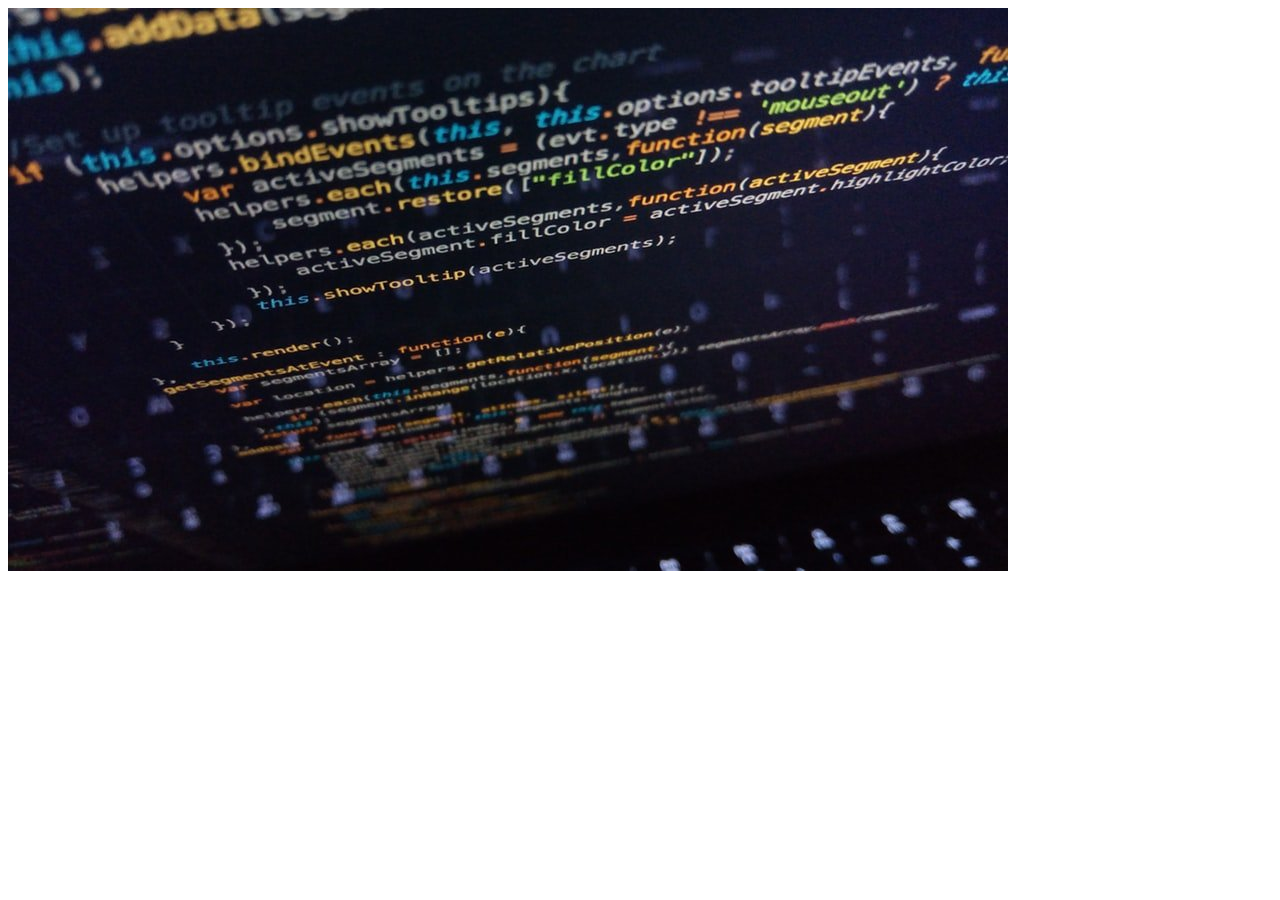
==== src/index.html @ 8c7927cf "FEAT - Primer commit" ====
<!DOCTYPE html>
<html lang="en">
<head>
    <meta charset="UTF-8">
    <meta http-equiv="X-UA-Compatible" content="IE=edge">
    <meta name="viewport" content="width=device-width, initial-scale=1.0">
    <title>Webpack udemy</title>
</head>
<body>
    <img src="./assets/photo-1518933165971-611dbc9c412d.jpg"/>
</body>
</html>
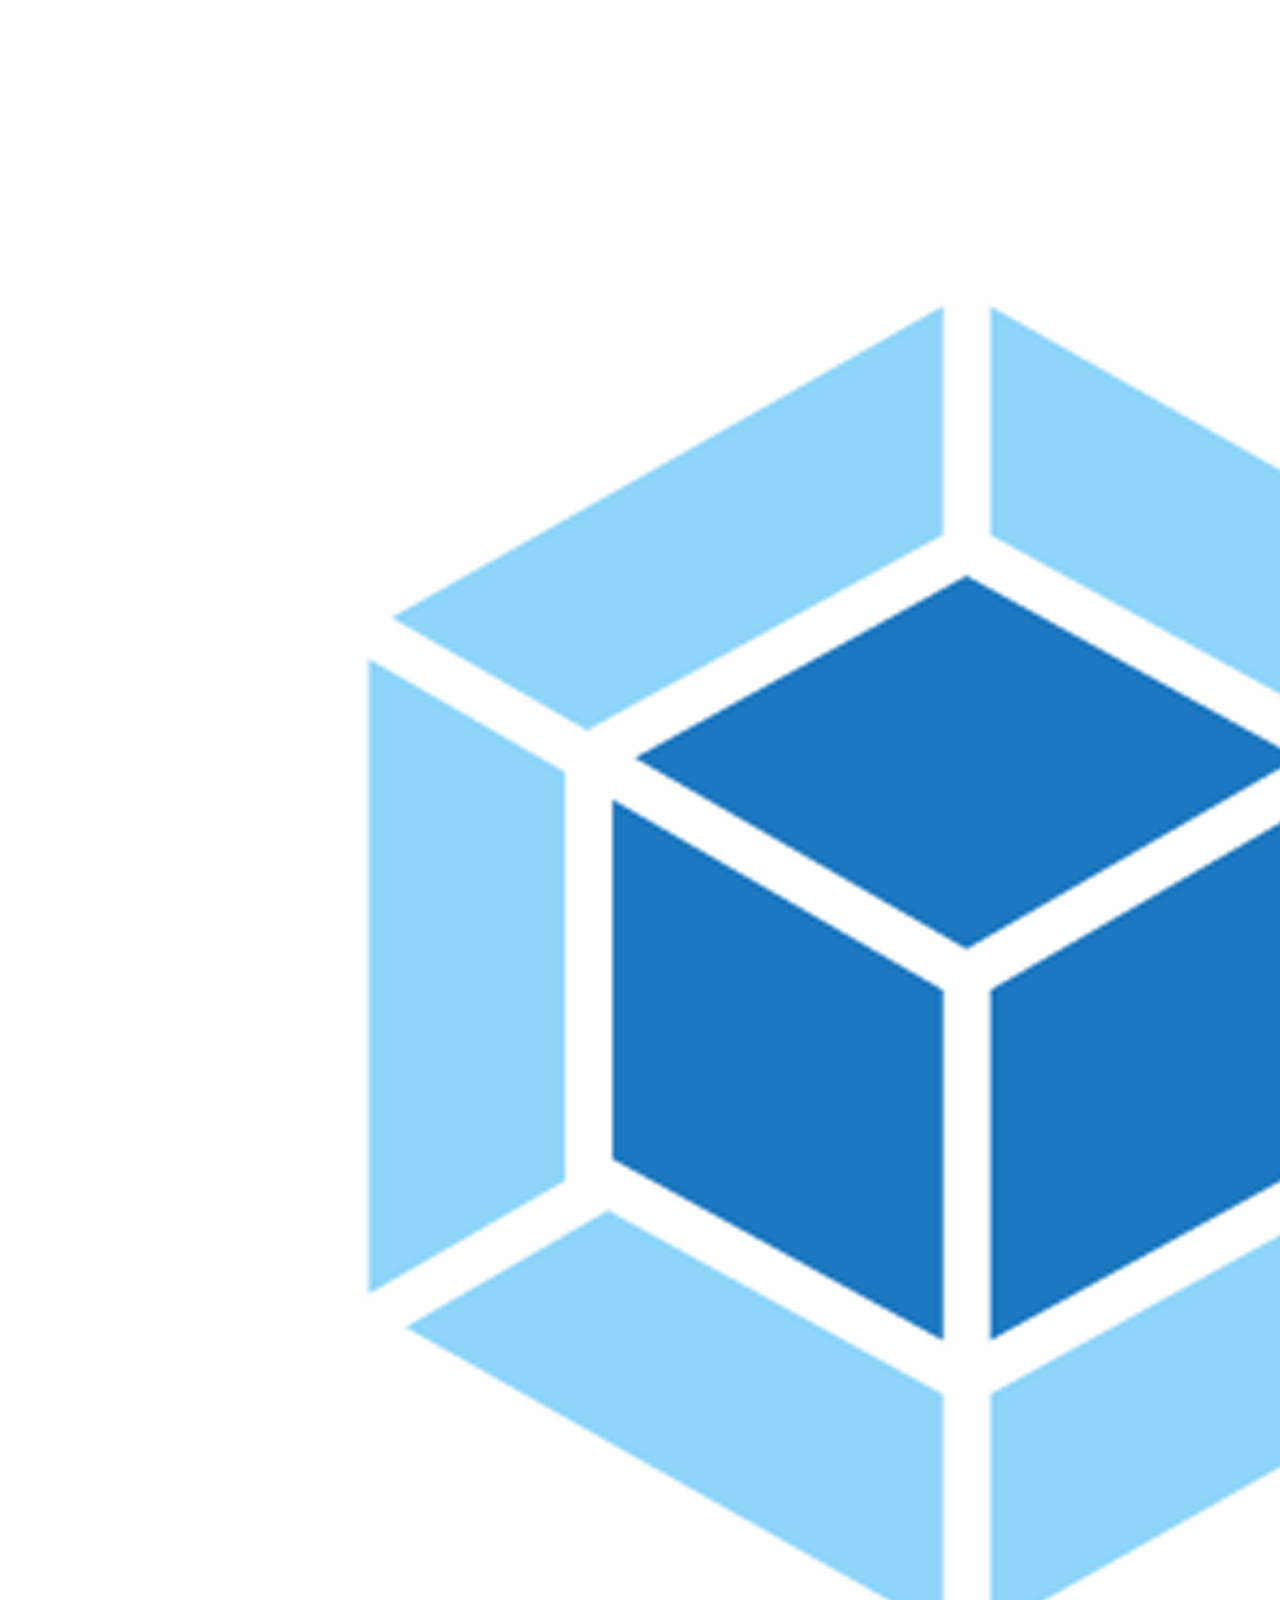
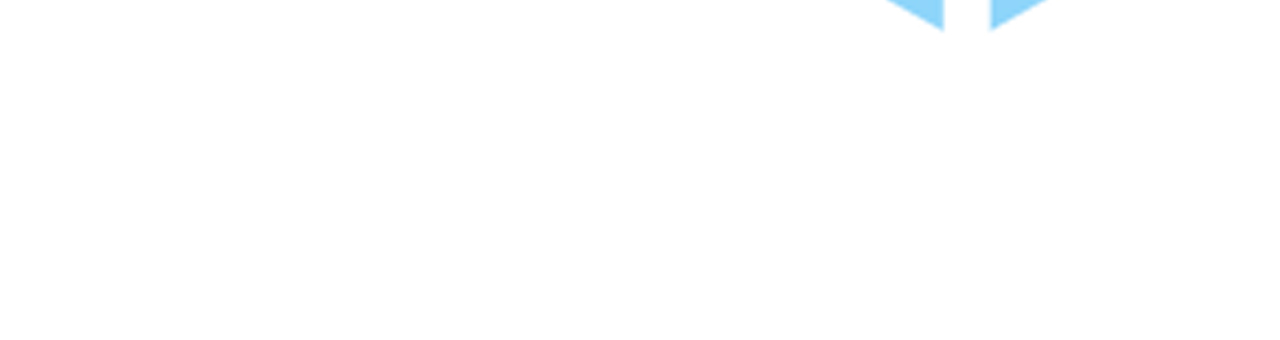
==== commit 1957f98f: "FEAT - Diseño" ====
--- a/src/index.html
+++ b/src/index.html
@@ -7,6 +7,6 @@
     <title>Webpack udemy</title>
 </head>
 <body>
-    <img src="./assets/photo-1518933165971-611dbc9c412d.jpg"/>
+    <img id="logo-user" src="./assets/webpack-logo.jpg"/>
 </body>
 </html>
